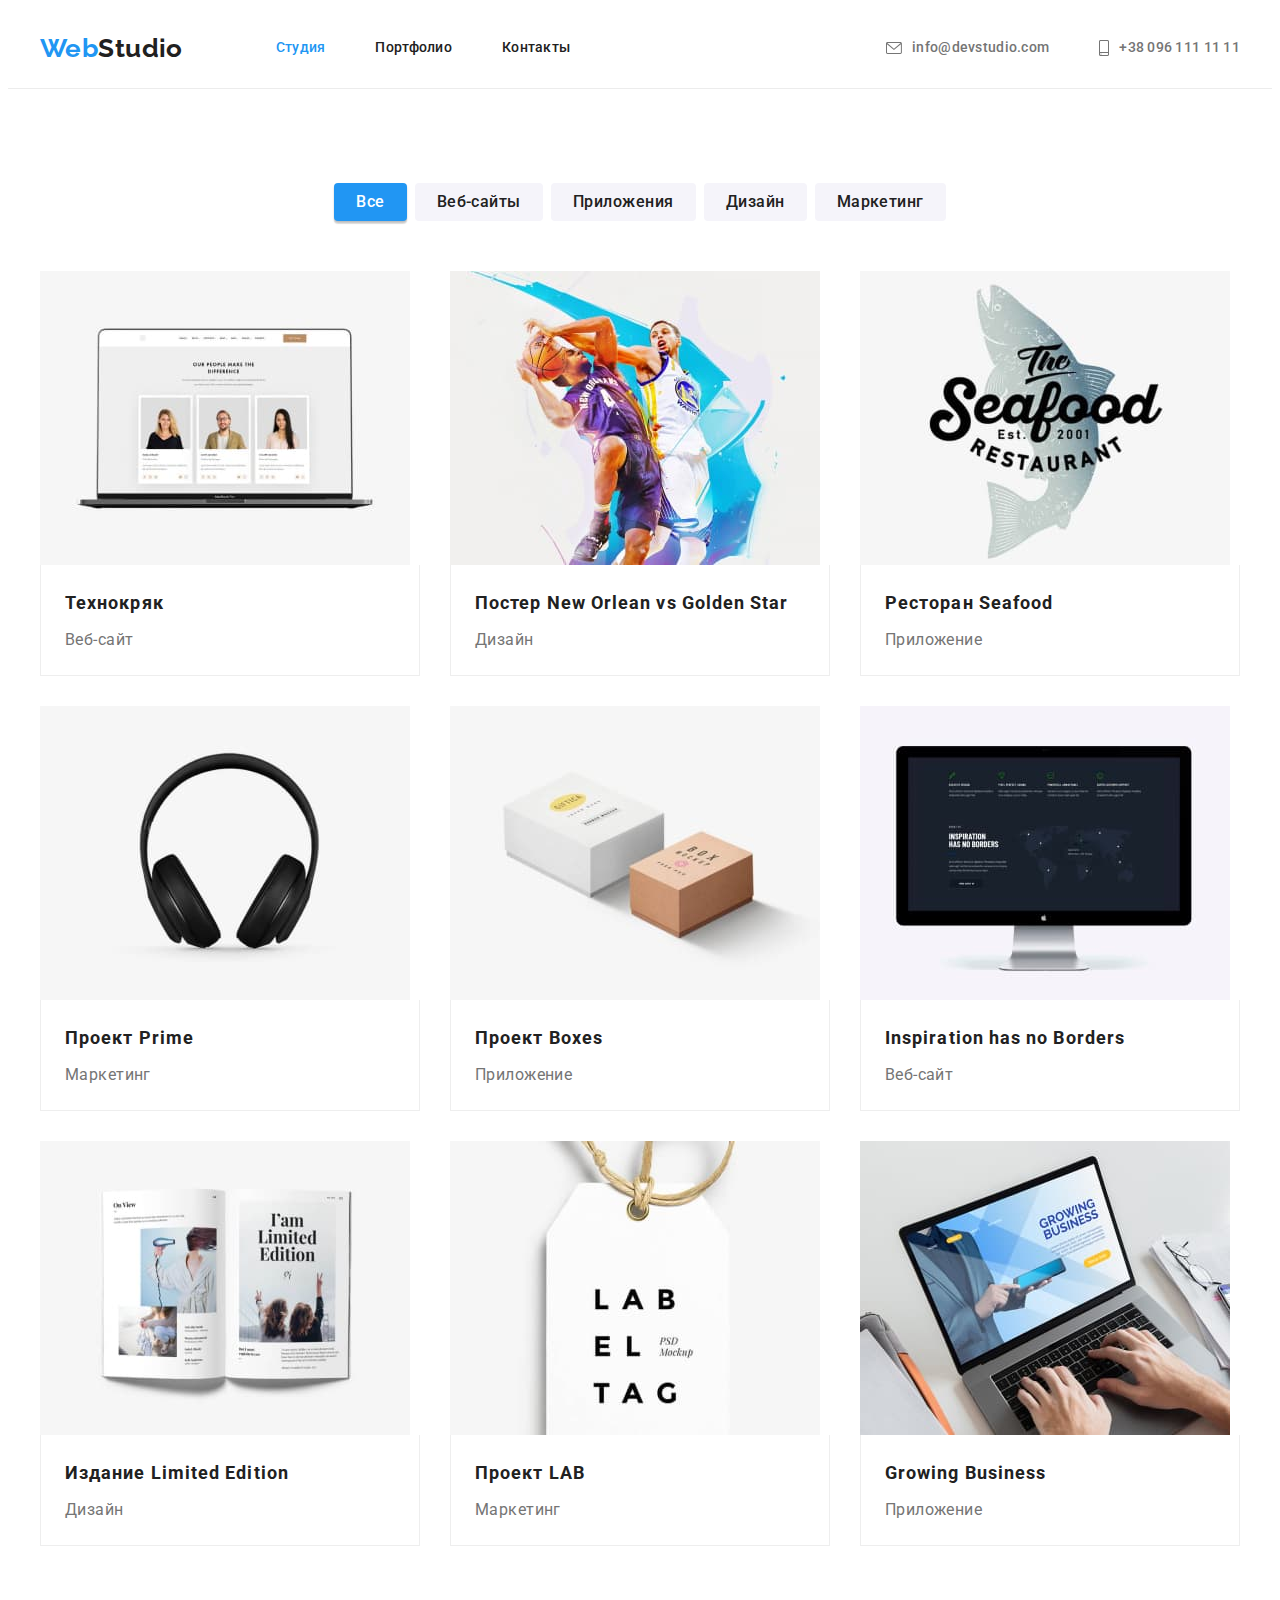
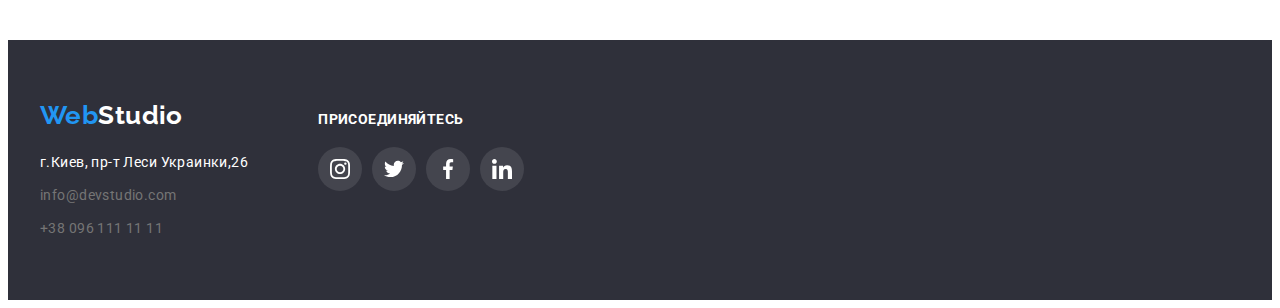
==== portfolio.html @ 7496024b "Copy" ====
<!DOCTYPE html>
<html lang="en">
    <head>
        <meta charset="UTF-8" />
        <meta http-equiv="X-UA-Compatible" content="IE=edge" />
        <meta name="viewport" content="width=device-width, initial-scale=1.0" />
        <title>WebStudio</title>
        <link rel="preconnect" href="https://fonts.googleapis.com">
        <link rel="preconnect" href="https://fonts.gstatic.com" crossorigin>
        <link href="https://fonts.googleapis.com/css2?family=Raleway:wght@700&family=Roboto:wght@400;500;700;900&display=swap" rel="stylesheet">
        <link rel="stylesheet"
        href="https://cdnjs.cloudflare.com/ajax/libs/modern-normalize/1.1.0/modern-normalize.min.css"
        integrity="sha512-wpPYUAdjBVSE4KJnH1VR1HeZfpl1ub8YT/NKx4PuQ5NmX2tKuGu6U/JRp5y+Y8XG2tV+wKQpNHVUX03MfMFn9Q=="
        crossorigin="anonymous"
        referrerpolicy="no-referrer"/>
        <link rel="stylesheet" href="./css/styles.css" />
    
      </head>
<body>
    <header class="header">
        <div class="container header-container">
        <a class="link logo header-logo-margin" href="index.html">Web<span class="header-logo">Studio</span></a>
        <nav class="header-nav">
          <ul class="list header-list">
            <li class="header-item"><a class="link header-link current" href="index.html">Студия</a></li>
            <li class="header-item"><a class="link header-link" href="portfolio.html">Портфолио</a></li>
            <li class="header-item"><a class="link header-link" href="">Контакты</a></li>
          </ul>
        </nav>
  
        <ul class="list contact-list">
  
          <li class="contact-item">
          <a class="link header-link" href="mailto:info@devstudio.com">
            <svg class="header-icon" width="16" height="12">
              <use href="images/icons.svg#icon-envelope-hover"></use>
            </svg>info@devstudio.com
        </a>
          </li>
  
          <li class="contact-item">
            <a class="link header-link" href="tel:+380961111111">
              <svg class="header-icon" width="10" height="16">
                <use href="images/icons.svg#icon-smartphone"></use>
              </svg>+38 096 111 11 11
            </a>
          </li>
  
  
        </ul>
      </div>
      </header>

<main>
    <section class="section">
        <div class="container">
        <h1 class="portfolio-title">Наши работы,портфолио,примеры работ</h1>
        <ul class="list filters-list">
            <li class="filters-item"><button type="button" class="filters-btn current-filter">Все</button></li>
            <li class="filters-item"><button type="button" class="filters-btn">Веб-сайты</button></li>
            <li class="filters-item"><button type="button" class="filters-btn">Приложения</button></li>
            <li class="filters-item"><button type="button" class="filters-btn">Дизайн</button></li>
            <li class="filters-item"><button type="button" class="filters-btn">Маркетинг</button></li>
        </ul>

        <ul class="list example-list">
            <li class="example-item">
                <a class="link example-link" href="" target="_blank" rel="noreferrer noopener">
                <img src="./images/portfolio/img1.jpg" width="370" height="294"  alt="Веб-сайт">
                <div class="border">
                <h2 class="example-name">Технокряк</h2>
                <p class="example-type">Веб-сайт</p>
                </div>
                </a>
            </li>

            <li class="example-item">
                <a class="link example-link" href="" target="_blank" rel="noreferrer noopener">
                <img src="./images/portfolio/img2.jpg" width="370" height="294"  alt="Дизайн">
                <div class="border">
                <h2 class="example-name">Постер New Orlean vs Golden Star</h2>
                <p class="example-type">Дизайн</p>
                </div>
                </a>
            </li>

            <li class="example-item">
                <a class="link example-link" href="" target="_blank" rel="noreferrer noopener">
                <img src="./images/portfolio/img3.jpg" width="370" height="294"  alt="Приложение">
                <div class="border">
                <h2 class="example-name">Ресторан Seafood</h2>
                <p class="example-type">Приложение</p>
                </div>
                </a>
            </li>

            <li class="example-item">
                <a class="link example-link" href="" target="_blank" rel="noreferrer noopener">
                <img src="./images/portfolio/img4.jpg" width="370" height="294"  alt="Проект">
                <div class="border">
                <h2 class="example-name">Проект Prime</h2>
                <p class="example-type">Маркетинг</p>
                </div>
            </a>
            </li>

            <li class="example-item">
                <a class="link example-link" href="" target="_blank" rel="noreferrer noopener">
                <img src="./images/portfolio/img5.jpg" width="370" height="294" alt="Приложение">
                <div class="border">
                <h2 class="example-name">Проект Boxes</h2>
                <p class="example-type">Приложение</p>
                </div>
            </a>
            </li>

            <li class="example-item">
                <a class="link example-link" href="" target="_blank" rel="noreferrer noopener">
                <img src="./images/portfolio/img6.jpg" width="370" height="294" alt="Веб-сайт">
                <div class="border">
                <h2 class="example-name">Inspiration has no Borders</h2>
                <p class="example-type">Веб-сайт</p>
                </div>
            </a>
            </li>

            <li class="example-item">
                <a class="link example-link" href="" target="_blank" rel="noreferrer noopener">
                <img src="./images/portfolio/img7.jpg" width="370" height="294"  alt="Дизайн">
                <div class="border">
                <h2 class="example-name">Издание Limited Edition</h2>
                <p class="example-type">Дизайн</p>
                </div>
            </a>
            </li>

            <li class="example-item">
                <a class="link example-link " href="" target="_blank" rel="noreferrer noopener">
                <img src="./images/portfolio/img8.jpg" width="370" height="294"  alt="Маркетинг">
                <div class="border">
                <h2 class="example-name">Проект LAB</h2>
                <p class="example-type">Маркетинг</p>
                </div>
            </a>
            </li>

            <li class="example-item">
                <a class="link example-link" href="" target="_blank" rel="noreferrer noopener">
                <img src="./images/portfolio/img9.jpg" width="370" height="294"  alt="Приложение">
                <div class="border">
                <h2 class="example-name">Growing Business</h2>
                <p class="example-type">Приложение</p>
                </div>
            </a>
            </li>
        </ul>
    </div>
    </section>
</main>

<footer class="footer">
    <div class="container footer-wrap">
    <div class="footer-wrap-item">

      <a class="link logo footer-logo-margin" href="index.html">Web<span class="footer-logo">Studio</span>
    </a>
    <address class="footer-list">

    
    <ul class="list ">
      <li class="footer-item"><a class="link footer-address" href="https://goo.gl/maps/YbPivX2JFZGYq7XS9" target="_blank" rel="noreferrer noopener">г.Киев, пр-т Леси Украинки,26</a></li>
      <li class="footer-item"><a class="link footer-info" href="mailto:info@devstudio.com">info@devstudio.com</a></li>
      <li class="footer-item"><a class="link footer-info" href="tel:+380961111111">+38 096 111 11 11</a></li>
    </ul>

  </address>
</div>
  <div class="footer-list footer-wrap-item">
  <h3 class="footer-txt">Присоединяйтесь</h3>
  <ul class="list social-list">
    <li class="social-item">
      <a href="" class="social-link footer-link" target="_blank" rel="noreferrer noopener">
        <svg class="social-link-icon footer-icon" width="20" height="20">
          <use href="images/icons.svg#icon-instagram-2"></use>
        </svg>
    </a>
    </li>

    <li class="social-item">
      <a href="" class="social-link footer-link" target="_blank" rel="noreferrer noopener">
        <svg class="social-link-icon footer-icon" width="20" height="20">
          <use href="images/icons.svg#icon-twitter-1"></use>
        </svg>
    </a>
    </li>

    <li class="social-item">
      <a href="" class="social-link footer-link" target="_blank" rel="noreferrer noopener">
        <svg class="social-link-icon footer-icon" width="20" height="20">
          <use href="images/icons.svg#icon-facebook-1"></use>
        </svg>
    </a>
    </li>

    <li class="social-item">
      <a href="" class="social-link footer-link" target="_blank" rel="noreferrer noopener">
        <svg class="social-link-icon footer-icon" width="20" height="20">
          <use href="images/icons.svg#icon-linkedin-1"></use>
        </svg>
    </a>
    </li>

</ul>
</div>
</div>
  </footer>
</body>
</html>
---- css/styles.css ----
:root {
--first-color:  #212121;
--second-color: #757575;
--third-color:  #ffffff;
--accent-color: #2196F3;
--btn-hover-color: #188CE8;
--bkground-color-one: #2F303A;
--bkground-color-two: #F5F4FA;
--header-line-color: #ECECEC;
--icons-color: #AFB1B8;
--footer-icon-bg: rgba(255, 255, 255, 0.1);
--box-shadow: 0px 1px 3px rgba(0, 0, 0, 0.12), 0px 1px 1px rgba(0, 0, 0, 0.14), 0px 2px 1px rgba(0, 0, 0, 0.2);
--border-line-color: #EEEEEE;
--hover-button: 0px 3px 1px rgba(0, 0, 0, 0.1), 0px 1px 2px rgba(0, 0, 0, 0.08), 0px 2px 2px rgba(0, 0, 0, 0.12);
--portfolio-item-shadow: 0px 1px 1px rgba(0, 0, 0, 0.12), 0px 4px 4px rgba(0, 0, 0, 0.06), 1px 4px 6px rgba(0, 0, 0, 0.16);
--gradient-service: rgba(47, 48, 58, 0.4);
}

p,h1,h2,h3,h4,h5,h6 {
  margin: 0;
}

ul {
  margin: 0;
  padding-left: 0;
}

body {
font-family: 'Roboto', sans-serif;
font-size: 14px;
line-height: 1.71;
letter-spacing: 0.03em;
color: var(--second-color);
}

address{
  font-style: inherit;
}

img {
  display: block;
}

.list {
  list-style: none;
}

.link {
  text-decoration: none;
  color: inherit;
}

.container {
  width: 1200px;
  padding-left: 15px;
  padding-right: 15px;
  margin: 0 auto;
}

.section {
  padding-top: 94px;
  padding-bottom: 94px;
}
/*------------------------LOGO-----------------------------*/
.logo{
font-family: 'Raleway', sans-serif;
font-weight: 700;
font-size: 26px;
line-height: 1.19;
color: var(--accent-color);
display: flex;
}

.header-logo-margin {
  margin-right: 93px;
}

.header-item:not(:last-child) {
  margin-right: 50px;
}

.header-logo{
  color: var(--first-color);
}

.footer-logo {
  color: var(--third-color);
}

/*--------------------------------------------------END LOGO---------------------------------------------------*/


/*----------------------HEADER-----------------------------*/
.header{
  border-bottom: 1px solid var(--header-line-color);
}

.header-container {
  display: flex;
  align-items: center;
}

.header-list {
  color: var(--first-color);
  display: flex;
  
}

.header-link{
font-weight: 500;
line-height: 1.14;
letter-spacing: 0.02em;
padding-top: 32px;
padding-bottom: 32px;
display: block;
display: flex;
align-items: center;
}

.header-icon {
  fill: currentColor;
  margin-right: 10px;
}

.header-link:hover,
.header-link:focus,
.current
{
  color: var(--accent-color);
}


.contact-list {
  display: flex;
  margin-left: auto;
}

.contact-item:not(:last-child) {
  margin-right: 50px;
}
/*------------------------MAIN----------------------*/
.service {
  background-color: var(--bkground-color-one);
  background-image: linear-gradient(
    var(--gradient-service),
    var(--gradient-service)),
  url(../images/servicebg.jpg);
  background-repeat: no-repeat;
  background-size: cover, 1600px auto;
  background-position: center;
  padding-top: 200px;
  padding-bottom: 200px;
}

.service-items {
  display: flex;
  flex-direction: column;
  align-items: center;
}

.service-title {
font-weight: 900;
font-size: 44px;
line-height: 1.36;
text-align: center;
letter-spacing: 0.06em;
text-transform: uppercase;
color: var(--third-color);
margin-bottom: 30px;
max-width: 696px;
}

.service-btn {
font-family: inherit; 
font-weight: 700;
font-size: 16px;
line-height: 1.87;
letter-spacing: 0.06em;
text-align: center;
color: var(--third-color);
background-color: var(--accent-color);
cursor: pointer;
padding: 10px 32px;
border: none;
border-radius: 4px;
}

.service-btn:hover,
.service-btn:focus {
  background-color: var(--btn-hover-color);
}

.advantage-list{
  display: flex;
  flex-wrap: wrap;
  margin-left: -30px;
  margin-top: -30px;
}

.advantage-item {
  flex-basis: calc(100%/4 - 30px);
  margin-left: 30px;
  margin-top: 30px;
}

.advantage-icon {
  height: 120px;
  background-color: var(--bkground-color-two);
  border-radius: 4px;
  margin-bottom: 30px;
  display: flex;
  align-items: center;
  justify-content: center;
}

.advantage-title {
  font-weight: 700;
  line-height: 1.14;
  text-transform: uppercase;
  color: var(--first-color);
  margin-bottom: 10px;
}

.main-title {
font-weight: 700;
font-size: 36px;
line-height: 1.16;
text-align: center;
color: var(--first-color);
margin-bottom: 50px;
}

.work {
  padding-bottom: 94px;
}

.work-list {
  display: flex;
  flex-wrap: wrap;
  margin-left: -30px;
  margin-top: -30px;
}

.work-item {
  flex-basis: calc(100%/3 - 30px);
  margin-left: 30px;
  margin-top: 30px;
}

.team {
  background-color: var(--bkground-color-two);
}

.team-list {
  display: flex;
  flex-wrap: wrap;
  margin-left: -30px;
  margin-top: -30px;
}

.team-item {
  background-color: var(--third-color);
  border-bottom-left-radius: 4px ;
  border-bottom-right-radius: 4px;
  box-shadow: var(--box-shadow);
  padding-bottom: 30px;
  flex-basis: calc(100%/4 - 30px);
  margin-left: 30px;
  margin-top: 30px;
}
.team-name,
.team-position{
font-size: 16px;
line-height: 1.18;
text-align: center;
}

.team-name{
font-weight: 500;
color: var(--first-color);
margin-top: 30px;
margin-bottom: 10px;
}

.team-position {
  margin-bottom: 16px;
}

.social-list {
  display: flex;
  justify-content: center;
  flex-wrap: wrap;
  margin-left: -10px;
  margin-top: -10px;
}

.social-item {
  margin-top: 10px;
  margin-left: 10px;
}

.social-item + .social-item {
  margin-left: 10px;
}

.social-link {
width: 44px;
height: 44px;
display: flex;
justify-content: center;
align-items: center;
border-radius: 50%;
color: var(--icons-color);
}

.social-link-icon {
  fill: currentColor;
}

.social-link:hover,
.social-link:focus {
  background-color: var(--accent-color);
  color: var(--third-color);
}

.clients-list {
  display: flex;
  flex-wrap: wrap;
  margin-top: -30px;
  margin-left: -30px;
  align-items: center;
  justify-content: center;
}

.clients-item {
  flex-basis: calc(100%/6 - 30px);
  margin-top: 30px;
  margin-left: 30px;
}

.clients-link {
  height: 92px;
  border: 1px solid var(--icons-color);
  border-radius: 4px;
  display: flex;
  align-items: center;
  justify-content: center;
  color: var(--icons-color);
}

.clients-link-icon {
  fill: currentColor;
}

.clients-link:hover,
.clients-link:focus{
  border-color: var(--accent-color);
  color: var(--accent-color);
}



/*------------------------------------Footer-------------------------------------------*/
.footer {
  background-color: var(--bkground-color-one);
  padding-top: 60px;
  padding-bottom: 60px;
}

.footer-info:hover,
.footer-info:focus,
.footer-address {
  color: var(--third-color);
}

.footer-logo-margin {
  margin-bottom: 20px;
}

.footer-wrap-item {
  display: flex;
  flex-direction: column;
}

.footer-wrap-item:not(:last-child) {
  margin-right: 70px;
}

.footer-item:not(:last-child){
  margin-bottom: 9px;
}

.footer-wrap {
  display: flex;
  flex-wrap: wrap;
  align-items: baseline;
}

.footer-txt {
font-size: 14px;
line-height: 16px;
text-transform: uppercase;
color: var(--third-color);
margin-bottom: 20px;
}

.footer-link {
background-color: var(--footer-icon-bg);
color: var(--third-color)
}

/*--------------------Portfolio------------------------------*/
.portfolio-title {
  position: absolute;
  width: 1px;
  height: 1px;
  margin: -1px;
  padding: 0;
  overflow: hidden;
  border: 0;
  clip: rect(0 0 0 0)
}

.filters-list {
  display: flex;
  justify-content: center;
  margin-bottom: 50px
}
.filters-item:not(:last-child) {
  margin-right: 8px;
}

.filters-btn {
font-family: inherit;
font-weight: 500;
font-size: 16px;
line-height: 1.62;
text-align: center;
letter-spacing: 0.03em;
color: var(--first-color);
background-color: var(--bkground-color-two);
cursor: pointer;
border-radius: 4px;
border: none;
padding-left: 22px;
padding-right: 22px;
min-height: 38px;
}

.filters-btn:hover,
.filters-btn:focus,
.current-filter{
  color: var(--third-color);
  background-color: var(--accent-color);
  box-shadow: var(--hover-button);
}

.example-list {
  padding: 0;
  margin: 0;
  list-style: none;
  display: flex;
  flex-wrap: wrap;
  margin-left: -30px;
  margin-top:-30px ;
}

.example-item {
  flex-basis: calc(100% / 3 - 30px);
  margin-left: 30px;
  margin-top: 30px;
}

.example-link {
  display: flex;
  flex-direction: column;
}

.example-link:hover,
.example-link:focus {
  box-shadow: var(--portfolio-item-shadow);
}


.border {
  border-left: 1px solid var(--border-line-color);
  border-right: 1px solid var(--border-line-color);
  border-bottom: 1px solid var(--border-line-color);
  padding: 20px 24px;
}

.example-name {
font-weight: 700;
font-size: 18px;
line-height: 2;
letter-spacing: 0.06em;
color:var(--first-color);
margin-bottom: 4px;
}

.example-type {
font-size: 16px;
line-height: 1.87;
}
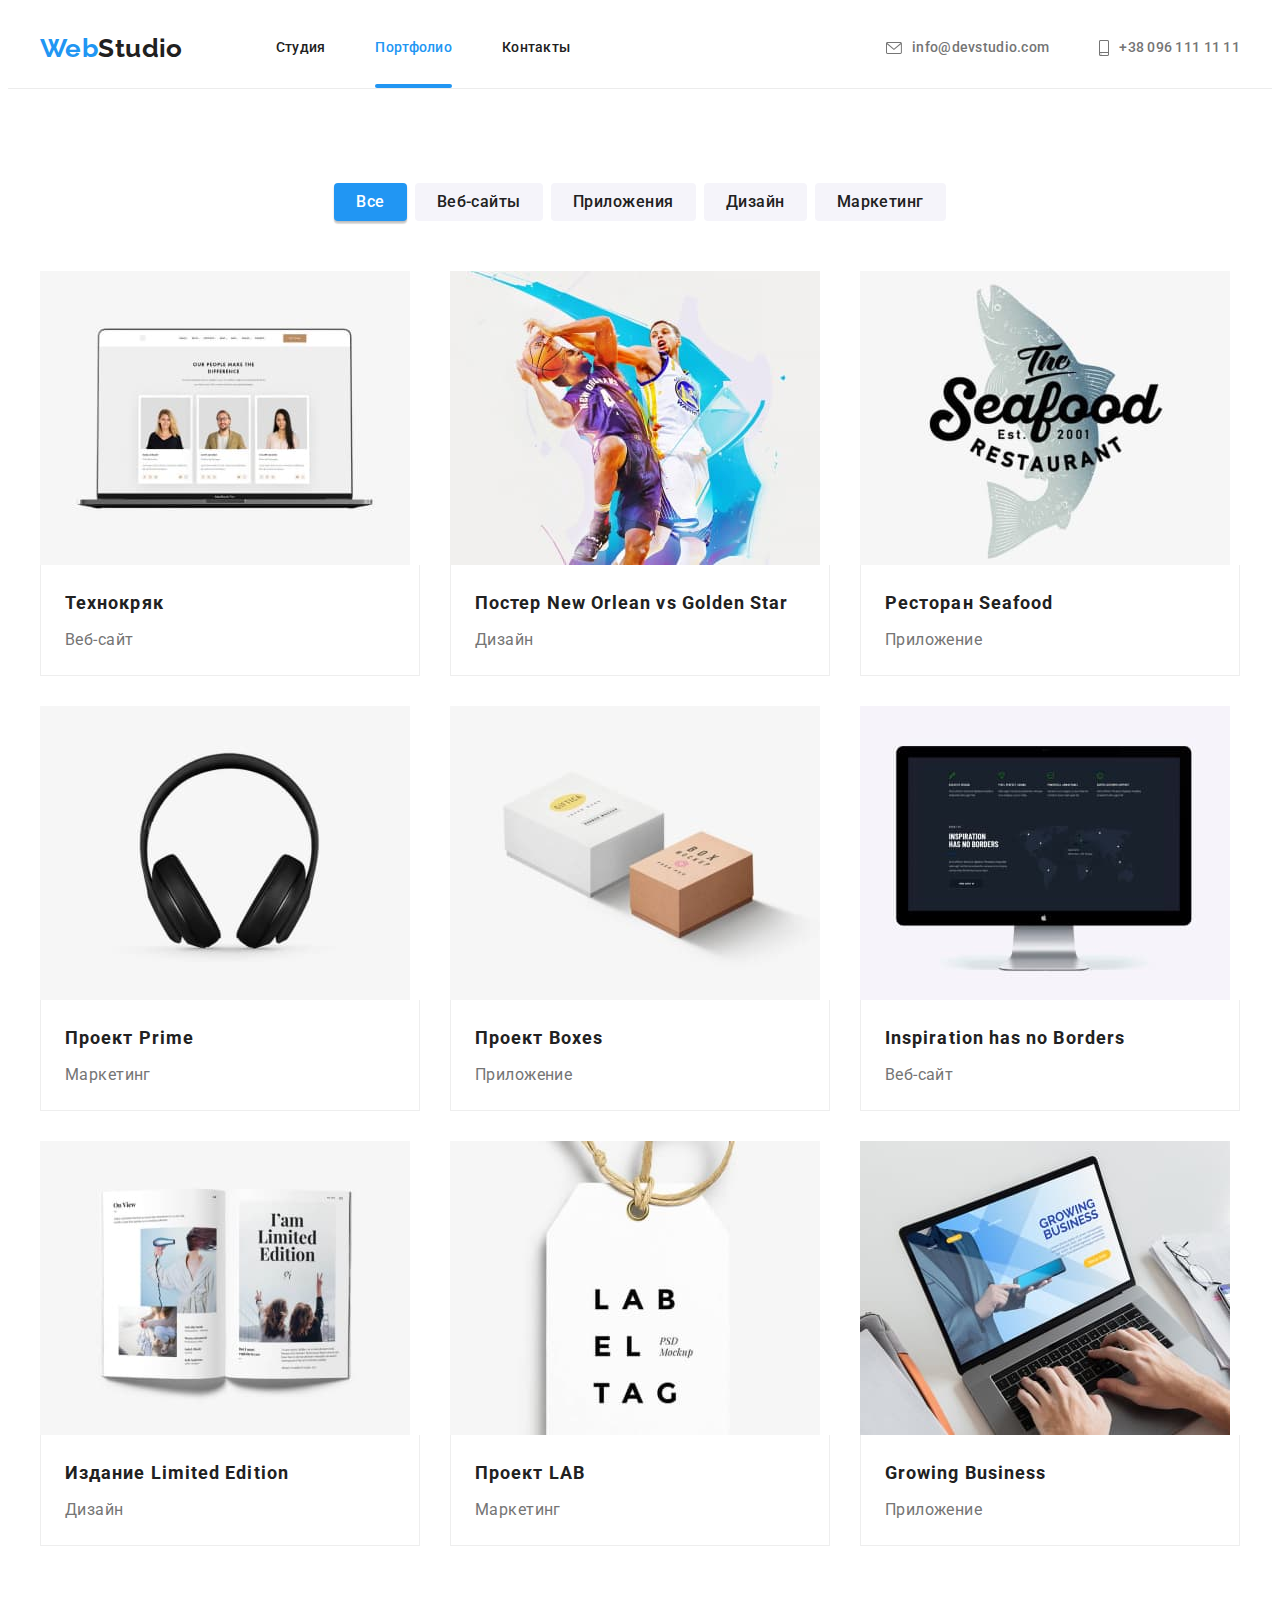
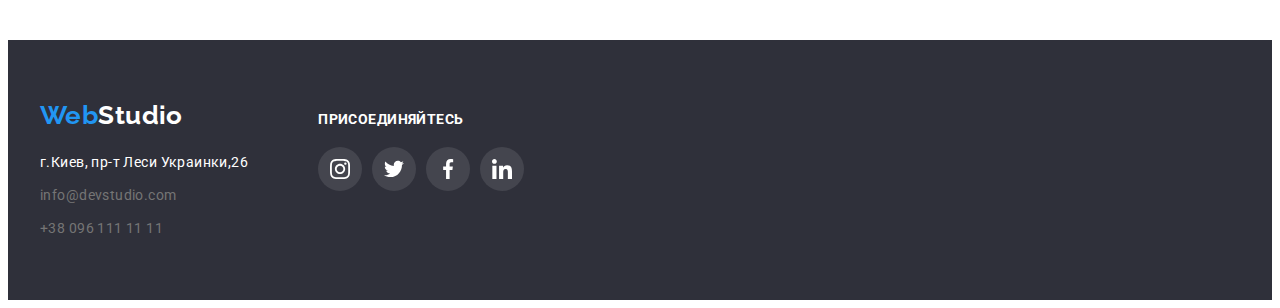
==== commit cfcdbd3a: "Studio" ====
--- a/portfolio.html
+++ b/portfolio.html
@@ -22,8 +22,8 @@
         <a class="link logo header-logo-margin" href="index.html">Web<span class="header-logo">Studio</span></a>
         <nav class="header-nav">
           <ul class="list header-list">
-            <li class="header-item"><a class="link header-link current" href="index.html">Студия</a></li>
-            <li class="header-item"><a class="link header-link" href="portfolio.html">Портфолио</a></li>
+            <li class="header-item"><a class="link header-link " href="index.html">Студия</a></li>
+            <li class="header-item"><a class="link header-link current" href="portfolio.html">Портфолио</a></li>
             <li class="header-item"><a class="link header-link" href="">Контакты</a></li>
           </ul>
         </nav>
--- a/css/styles.css
+++ b/css/styles.css
@@ -7,6 +7,7 @@
 --bkground-color-one: #2F303A;
 --bkground-color-two: #F5F4FA;
 --header-line-color: #ECECEC;
+--work-name-bg:  rgba(47, 48, 58, 0.8);
 --icons-color: #AFB1B8;
 --footer-icon-bg: rgba(255, 255, 255, 0.1);
 --box-shadow: 0px 1px 3px rgba(0, 0, 0, 0.12), 0px 1px 1px rgba(0, 0, 0, 0.14), 0px 2px 1px rgba(0, 0, 0, 0.2);
@@ -103,7 +104,18 @@
 .header-list {
   color: var(--first-color);
   display: flex;
-  
+}
+
+.current::after {
+  content: '';
+  display: inline-block;
+  width: 100%;
+  height: 4px;
+  background-color: var(--accent-color);
+  position:absolute;
+  bottom: 0;
+  left: 0;
+  border-radius: 2px;
 }
 
 .header-link{
@@ -115,6 +127,7 @@
 display: block;
 display: flex;
 align-items: center;
+position: relative;
 }
 
 .header-icon {
@@ -245,7 +258,28 @@
   flex-basis: calc(100%/3 - 30px);
   margin-left: 30px;
   margin-top: 30px;
-}
+  position: relative;
+}
+
+.work-name {
+  background-color: var(--work-name-bg);
+  position: absolute;
+  width: 100%;
+  height: 70px;
+  top: 224px;
+  display: flex;
+  justify-content: center;
+  align-items: center;
+  
+}
+
+.work-name-txt {
+  font-weight: bold;
+  text-transform: uppercase;
+  color: var(--third-color);
+}
+
+
 
 .team {
   background-color: var(--bkground-color-two);
